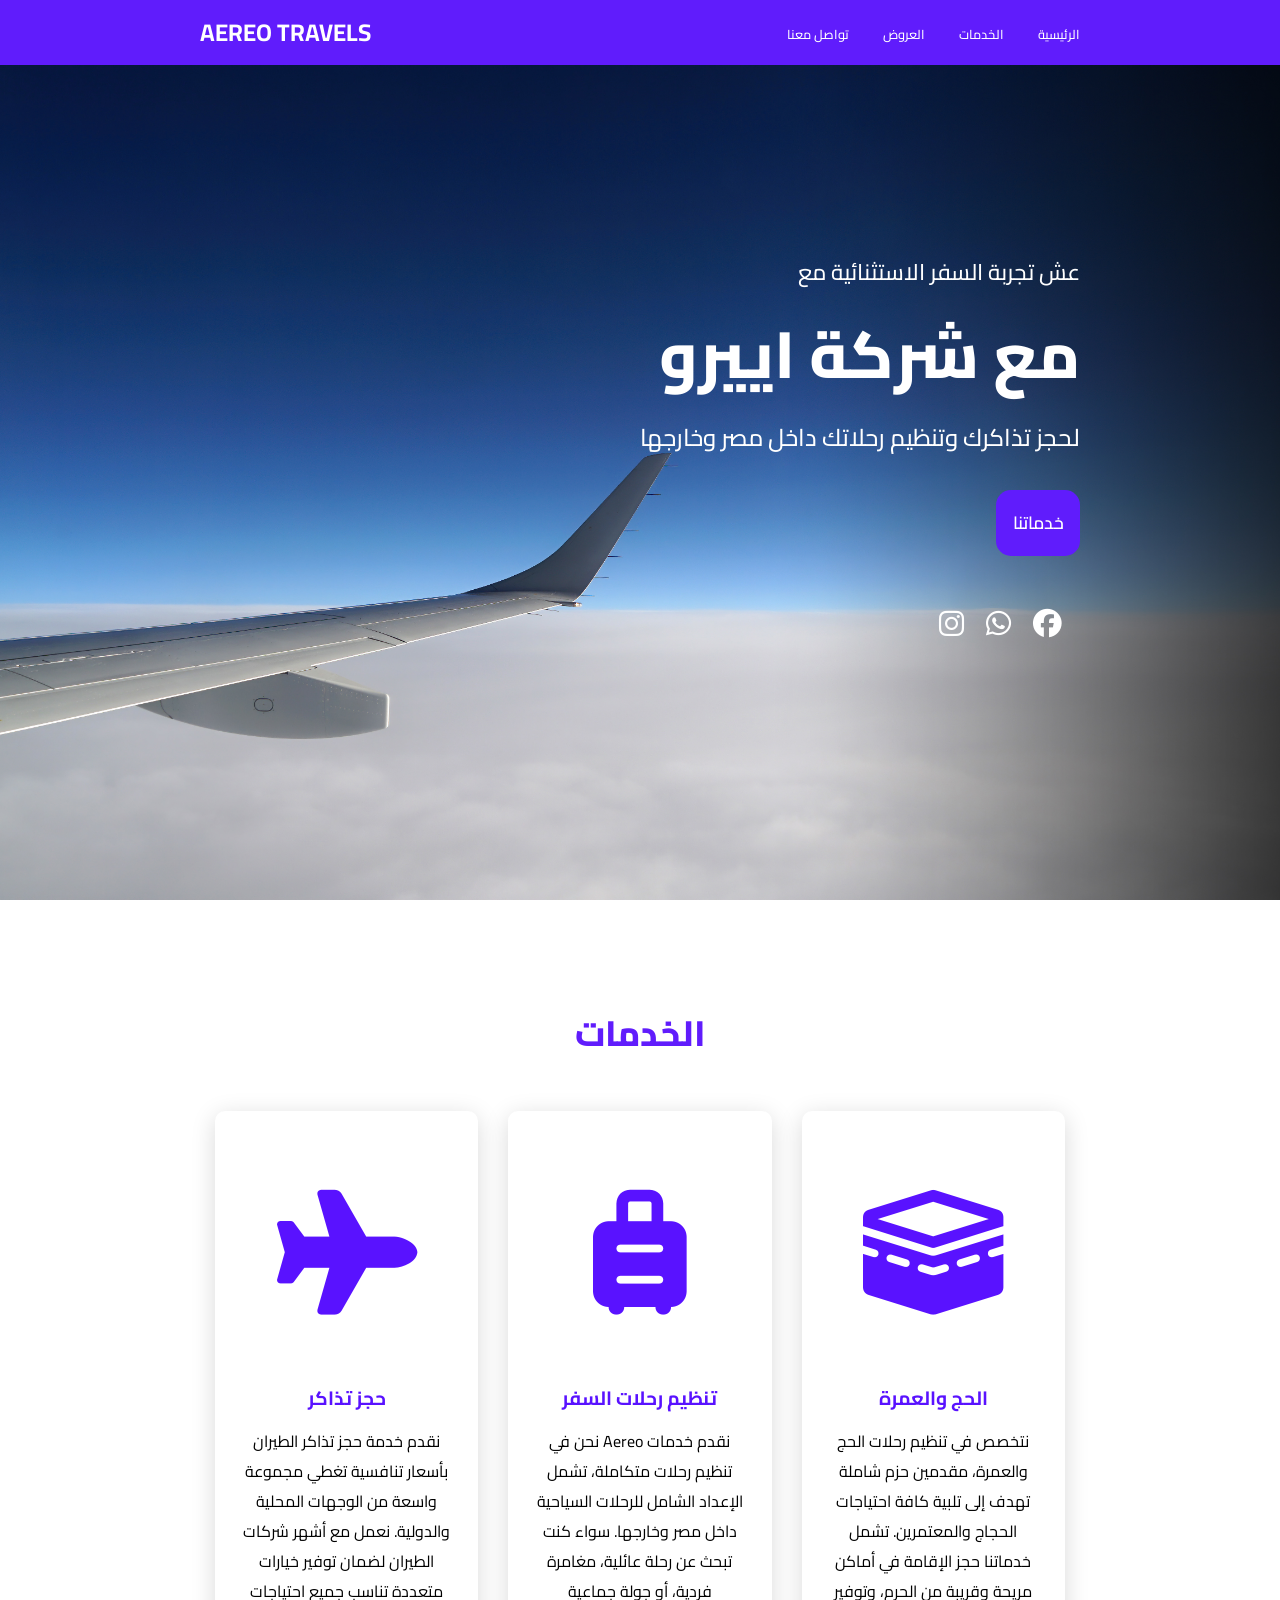
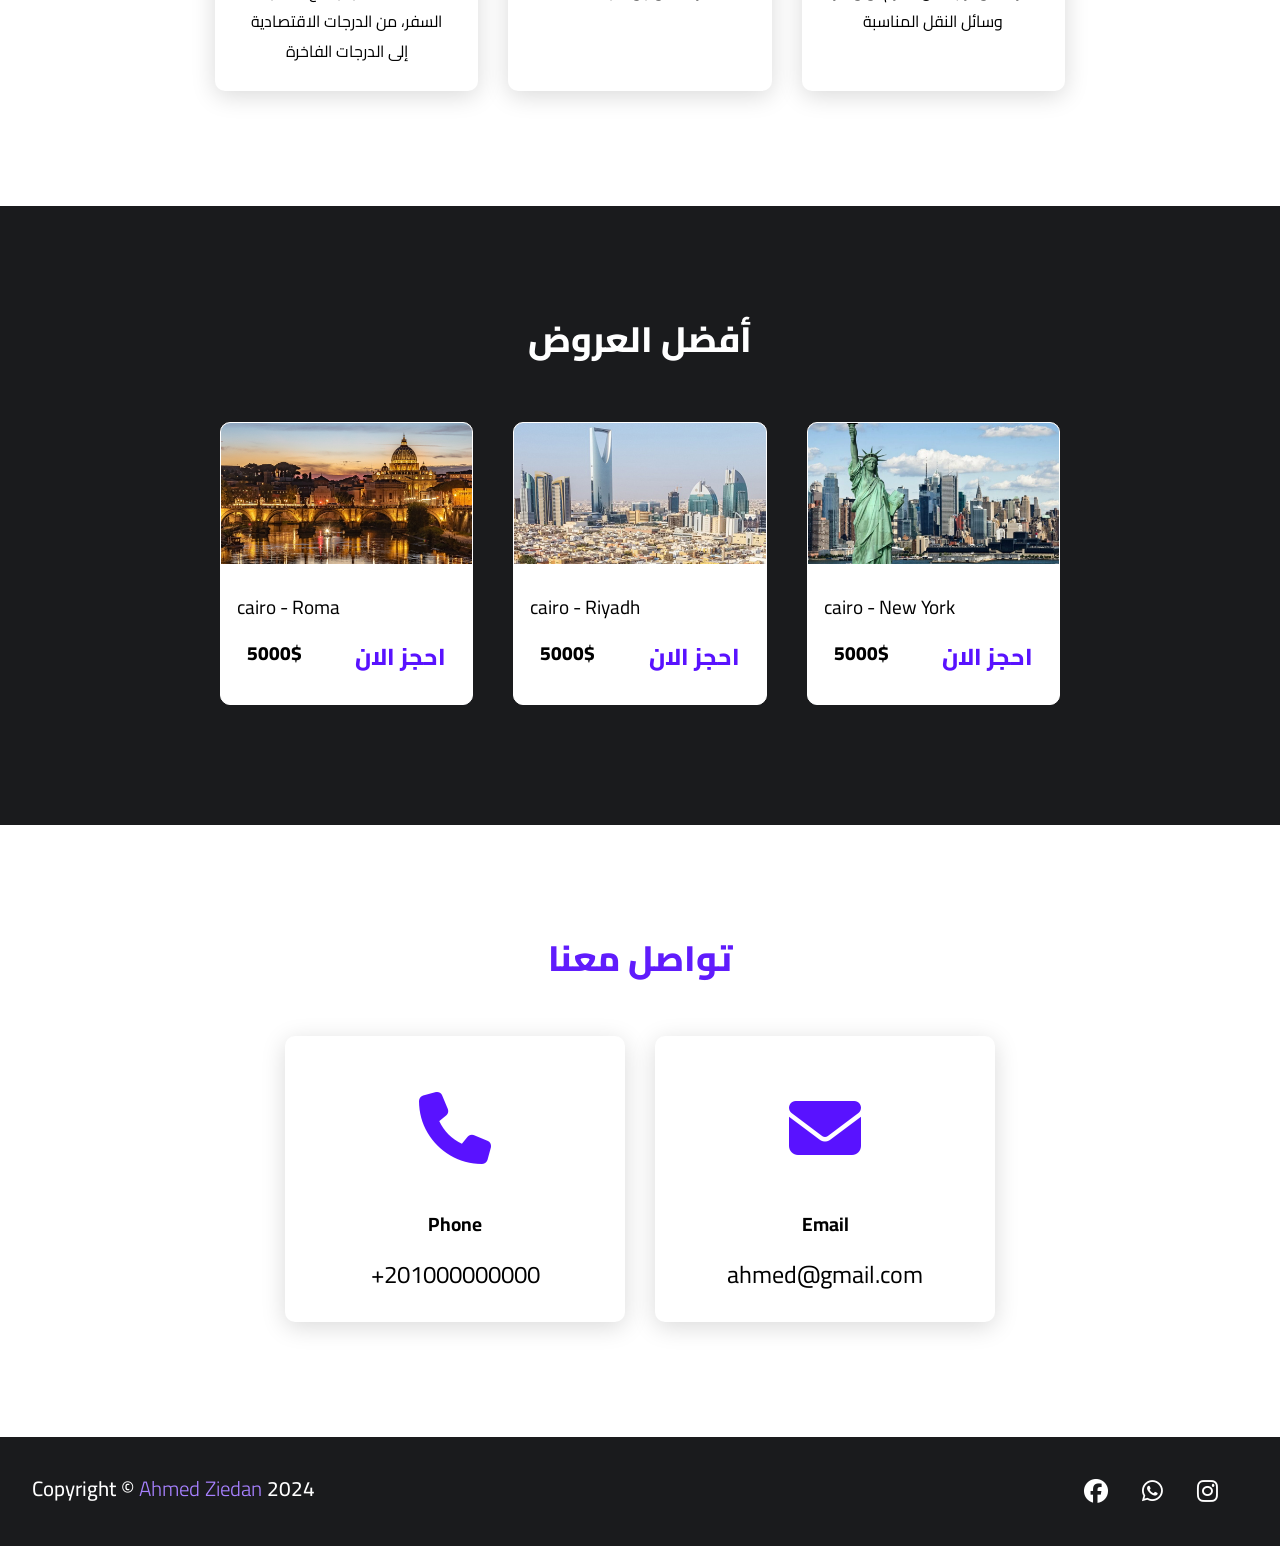
==== index.html @ e675acfd "Add files via upload" ====
<!DOCTYPE html>
<html lang="en">

<head>
    <meta charset="UTF-8">
    <meta name="viewport" content="width=device-width, initial-scale=1.0">
    <link rel="stylesheet" href="https://cdnjs.cloudflare.com/ajax/libs/font-awesome/6.6.0/css/all.min.css">
    <link rel="stylesheet" href="style.css">
    <title>Aereo Travels</title>
</head>

<body>
    <header>
        <a href="#" class="name">Aereo Travels</a>

        <nav class="nav">
            <a href="#main">الرئيسية</a>
            <a href="#services">الخدمات</a>
            <a href="#offers">العروض</a>
            <a href="#contact">تواصل معنا</a>
        </nav>
    </header>

    <section class="main" id="main" dir="rtl">
        <div>
            <h2>عش تجربة السفر الاستثنائية مع<br><span>مع شركة اييرو</span></h2>
            <h3>لحجز تذاكرك وتنظيم رحلاتك داخل مصر وخارجها</h3>


            <a href="#offers" class="main-btn">خدماتنا</a>

            <div class="social-icons">
                <a href="https://www.facebook.com/profile.php?id=100055853844261" target="_blank"><i
                        class="fa-brands fa-facebook" target="_blank"></i></a>
                <a href="https://wa.me/201023674285" target="_blank"><i class="fa-brands fa-whatsapp"></i></a>
                <a href="https://www.instagram.com/mahmoud.saami/" target="_blank"><i
                        class="fa-brands fa-instagram"></i></a>

            </div>
        </div>
    </section>

    <section class="cards" id="services">
        <h2 class="title">الخدمات</h2>
        <div class="content">
            <div class="card">
                <div class="icon">
                    <i class="fa-solid fa-plane"></i>
                </div>
                <div class="info">
                    <h3>حجز تذاكر</h3>
                    <p>نقدم خدمة حجز تذاكر الطيران بأسعار تنافسية تغطي مجموعة واسعة من الوجهات المحلية والدولية. نعمل مع
                        أشهر شركات الطيران لضمان توفير خيارات متعددة تناسب جميع احتياجات السفر، من الدرجات الاقتصادية
                        إلى الدرجات الفاخرة</p>
                </div>
            </div>
            <div class="card">
                <div class="icon">
                    <i class="fa-solid fa-suitcase-rolling"></i>
                </div>
                <div class="info">
                    <h3>تنظيم رحلات السفر</h3>
                    <p>نحن في Aereo نقدم خدمات تنظيم رحلات متكاملة، تشمل الإعداد الشامل للرحلات السياحية داخل مصر
                        وخارجها. سواء كنت تبحث عن رحلة عائلية، مغامرة فردية، أو جولة جماعية</p>
                </div>
            </div>
            <div class="card">
                <div class="icon">
                    <i class="fa-solid fa-kaaba"></i>
                </div>
                <div class="info">
                    <h3>الحج والعمرة</h3>
                    <p>نتخصص في تنظيم رحلات الحج والعمرة، مقدمين حزم شاملة تهدف إلى تلبية كافة احتياجات الحجاج
                        والمعتمرين. تشمل خدماتنا حجز الإقامة في أماكن مريحة وقريبة من الحرم، وتوفير وسائل النقل المناسبة
                    </p>
                </div>
            </div>
    </section>

    <section class="offers" id="offers">
        <h2 class="offer-title">أفضل العروض</h2>
        <div class="content">
            <div class="offer-card">
                <div class="offerimage">
                    <img src="/imgs/Roma.jpg" />
                </div>
                <div class="offer-info">
                    <p class="offer-category">cairo - Roma</p>
                    <strong class="offer-price">
                        <span>5000$</span>
                        <a href="#" class="more">احجز الان</a>

                    </strong>
                </div>
            </div>
            <div class="offer-card">
                <div class="offerimage">
                    <img src="/imgs/Riyadh.jpg" />
                </div>
                <div class="offer-info">
                    <p class="offer-category">cairo - Riyadh</p>
                    <strong class="offer-price">
                        <span>5000$</span>
                        <a href="#" class="more">احجز الان</a>

                    </strong>
                </div>
            </div>
            <div class="offer-card">
                <div class="offerimage">
                    <img src="/imgs/New York.jpg" />
                </div>
                <div class="offer-info">
                    <p class="offer-category">cairo - New York</p>
                    <strong class="offer-price">
                        <span>5000$</span>
                        <a href="#" class="more">احجز الان</a>

                    </strong>
                </div>
            </div>
        </div>

    </section>
    <section class="cards contact" id="contact">
        <h2 class="title">تواصل معنا</h2>
        <div class="content">
            <div class="card">
                <div class="icon">
                    <i class="fa-solid fa-phone"></i>
                </div>
                <div class="info">
                    <h3>Phone</h3>
                    <p>+201000000000</p>
                </div>
            </div>
            <div class="card">
                <div class="icon">
                    <i class="fa-solid fa-envelope"></i>
                </div>
                <div class="info">
                    <h3>Email</h3>
                    <p>ahmed@gmail.com</p>
                </div>
            </div>
        </div>

    </section>
    <footer class="footer">
        <p class="copyright">Copyright &copy <span>Ahmed Ziedan</span> 2024</p>


        <div class="social-icons">
            <a href="https://www.facebook.com/profile.php?id=100055853844261" target="_blank"><i
                    class="fa-brands fa-facebook"></i></a>
            <a href="https://wa.me/201023674285" target="_blank"><i class="fa-brands fa-whatsapp"
                    target="_blank"></i></a>
            <a href="https://www.instagram.com/mahmoud.saami/" target="_blank"><i
                    class="fa-brands fa-instagram"></i></a>

        </div>

    </footer>
</body>

</html>
---- style.css ----
@import url('https://fonts.googleapis.com/css2?family=Cairo:wght@200..1000&display=swap');

/*<uniquifier>: Use a unique and descriptive class name
// <weight>: Use a value from 200 to 1000
/*/
* {
    font-family: "Cairo", sans-serif;
    margin: 0;
    padding: 0%;
    box-sizing: border-box;
    scroll-behavior: smooth;
}

header {
    background-color: #601cfc;
    width: 100%;
    position: fixed;
    z-index: 999;
    display: flex;
    justify-content: space-between;
    align-items: center;
    padding: 10px 200px;
}

.name {
    text-decoration: none;
    color: white;
    text-transform: uppercase;
    font-weight: 700;
    font-size: 1.5em;
}

.nav a {
    text-decoration: none;
    color: white;
    text-transform: uppercase;
    font-weight: 500;
    font-size: 0.8em;
    padding-left: 30px;

}


section {
    padding: 100px 200px;
}

.main {
    width: 100%;
    min-height: 100vh;
    display: flex;
    align-items: center;
    background: url(imgs/view-airliner-wing-from-window.jpg)no-repeat;
    background-size: cover;
    background-position: center;
    background-attachment: fixed;
}

.main h2 {
    color: white;
    font-size: 1.4em;
    font-weight: 500;



}

.main h2 span {
    color: white;
    font-size: 2.9em;
    font-weight: 800;

}

.main h3 {
    color: white;
    font-size: 1.5em;
    font-weight: 500;

    margin-bottom: 30px;


}

.main-btn {
    color: white;
    background-color: #601cfc;
    text-decoration: none;
    font-size: 1.1em;
    font-weight: 600;
    display: inline-block;
    padding: 0.9375em;
    border-radius: 15px;
    margin-bottom: 40px;
    transition: 0.7s ease;

}

.main-btn:hover {
    background-color: #5912ff;
    transform: scale(1.1);

}

.social-icons a {
    color: #fff;
    font-size: 1.8em;
    padding-right: 30px;
}

.main .social-icons a {
    padding-right: 18px;
}


.title {
    display: flex;
    justify-content: center;
    color: #601cfc;
    font-size: 2.2em;
    font-weight: 800;
    margin-bottom: 30px;
}

.content {
    display: flex;
    justify-content: center;
    flex-direction: row;
    flex-wrap: nowrap;
}

.card {
    background-color: white;
    width: 21.25em;

    box-shadow: 0 5px 25px rgba(1 1 1 /15%);
    border-radius: 10px;
    padding: 25px;
    margin: 15px;
    transition: 0.7s ease;
}

.card:hover {
    background-color: #f8f8f8;
    transform: scale(1.1);

}

.card .icon {
    color: #5912ff;
    font-size: 7.8em;
    text-align: center;
}

.info {
    text-align: center;
}

.info h3 {
    color: #5912ff;
    font-size: 1.2em;
    font-weight: 700px;
    margin: 10px;
}

.offers {
    background-color: #1a1b1d;
}

.offer-title {
    display: flex;
    justify-content: center;
    color: #fff;
    font-size: 2.2em;
    font-weight: 800;
    margin-bottom: 30px;
}

.offers .content {
    margin-top: 30px;
}

.offer-card {
    background-color: #fff;
    border: 1px solid white;
    min-height: 14em;
    width: 23em;
    overflow: hidden;
    border-radius: 10px;
    margin: 20px;
    transition: .07s ease;
}

.offer-card:hover {
    transform: scale(1.1);

}

.offer-card:hover .offerimage {
    opacity: 95%;


}

.offer-card img {
    width: 100%;
}

.offer-info {
    padding: 1em;
}

.offer-category {
    font-size: 1.2em;
    color: #000;
}

.offer-price {
    display: flex;
    justify-content: space-between;
    text-transform: uppercase;
    font-weight: 800;
    font-size: 1.2em;
    margin: 10px;
}

.more {
    text-decoration: none;
    color: #5912ff;
    font-size: 1.2em;

}

.more :hover {
    color: #a179ff;
}

.contact .icon {
    font-size: 4.5em;
}

.contact .info h3 {
    color: black;
}

.contact .info p {
    font-size: 1.5em;
}

.footer {
    background-color: #1a1b1d;
    color: #fff;
    padding: 2em;
    display: flex;
    justify-content: space-between;
}

.copyright {
    font-size: 1.3em;
    font-weight: 500;
}

.copyright span {
    color: #a781ff;
    font-weight: 350;
}

.footer .social-icons a {
    font-size: 1.5em;

}

/* RESPONSIVE */
@media (max-width:900px) {
    header {
        /* progressing*/
        position: fixed;

        display: flex;
        justify-content: space-between;
        align-items: center;
        padding: 10px 80px;
    }

    .name {
        /* progressing*/
        font-size: 0.7em;
    }

    section {
        padding: 80px 20px;
    }



    .main h2 span {
        font-size: 1.8em;
    }


    .content {
        flex-direction: column;
        align-items: center;
    }

    .footer {


        padding: 1em;
        font-size: 0.7em;

    }

}

@media (max-width:641px) {
    body {
        font-size: 12px;
    }

}
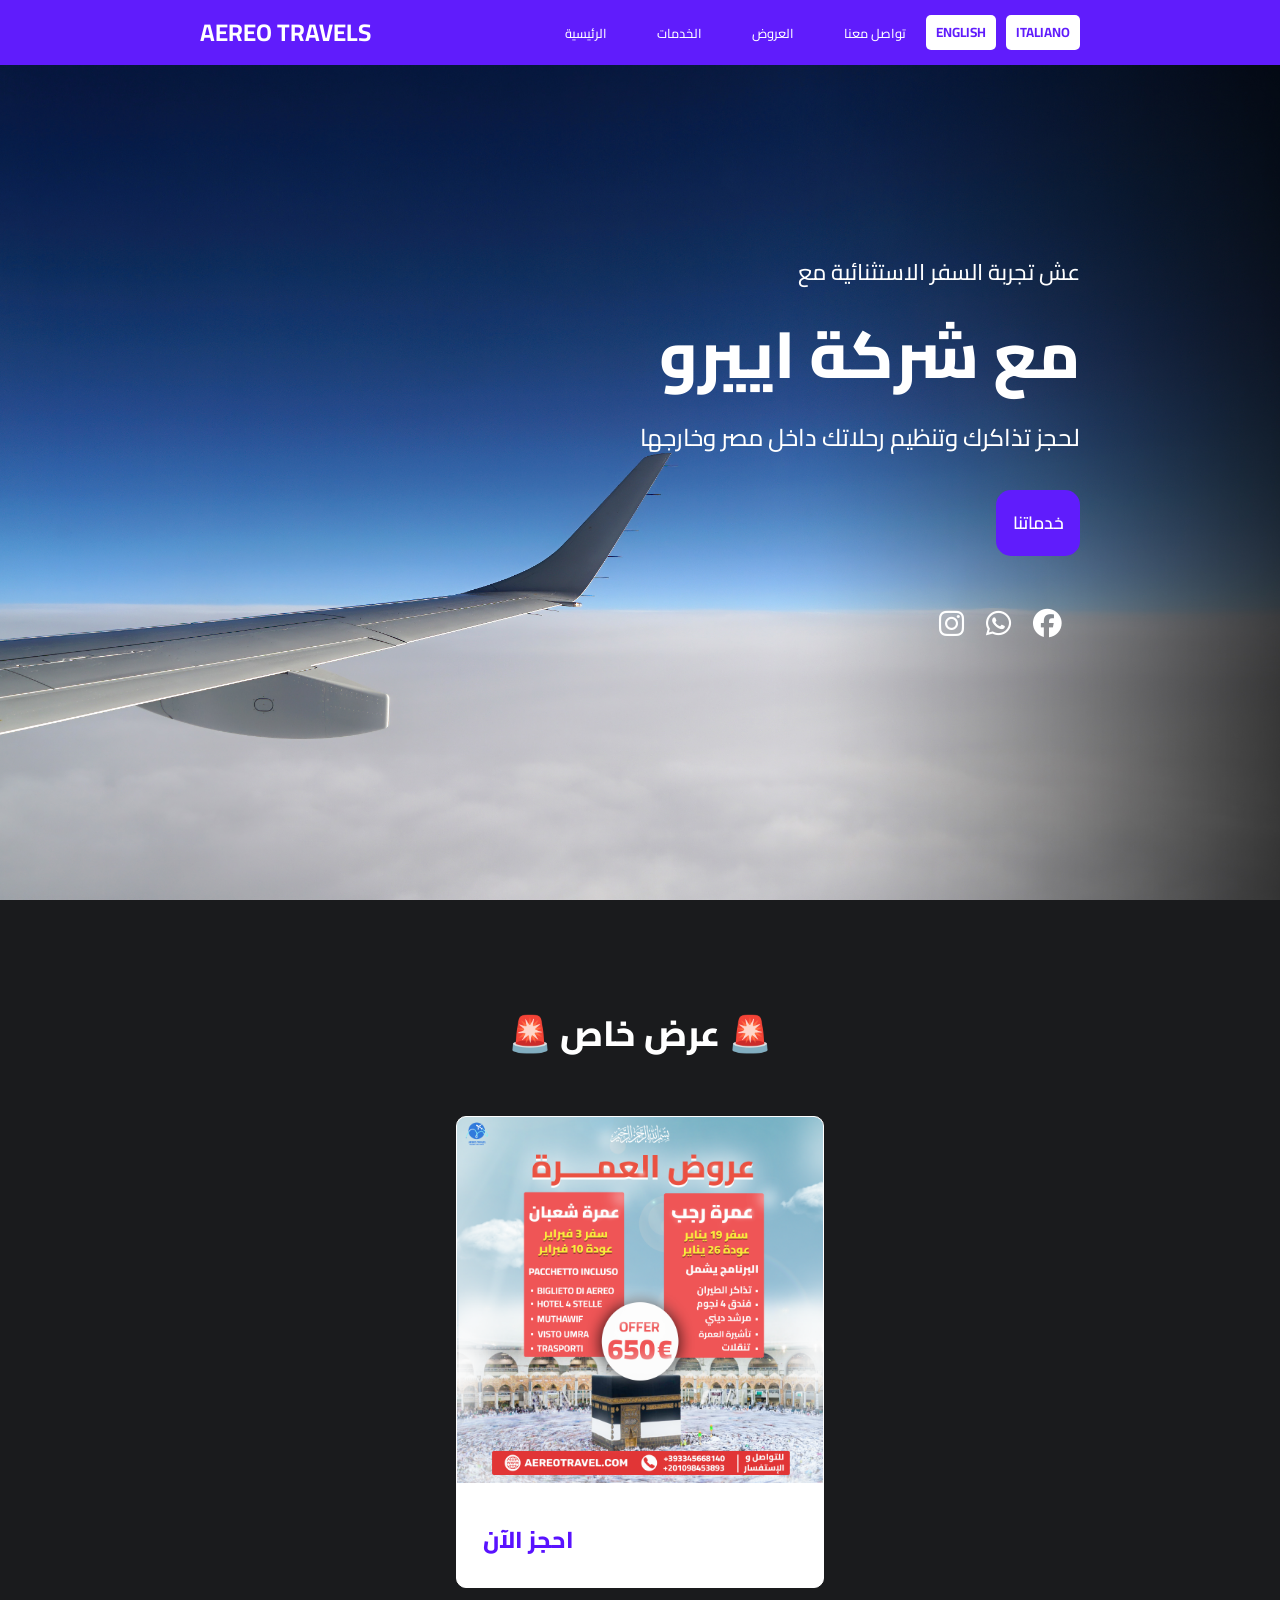
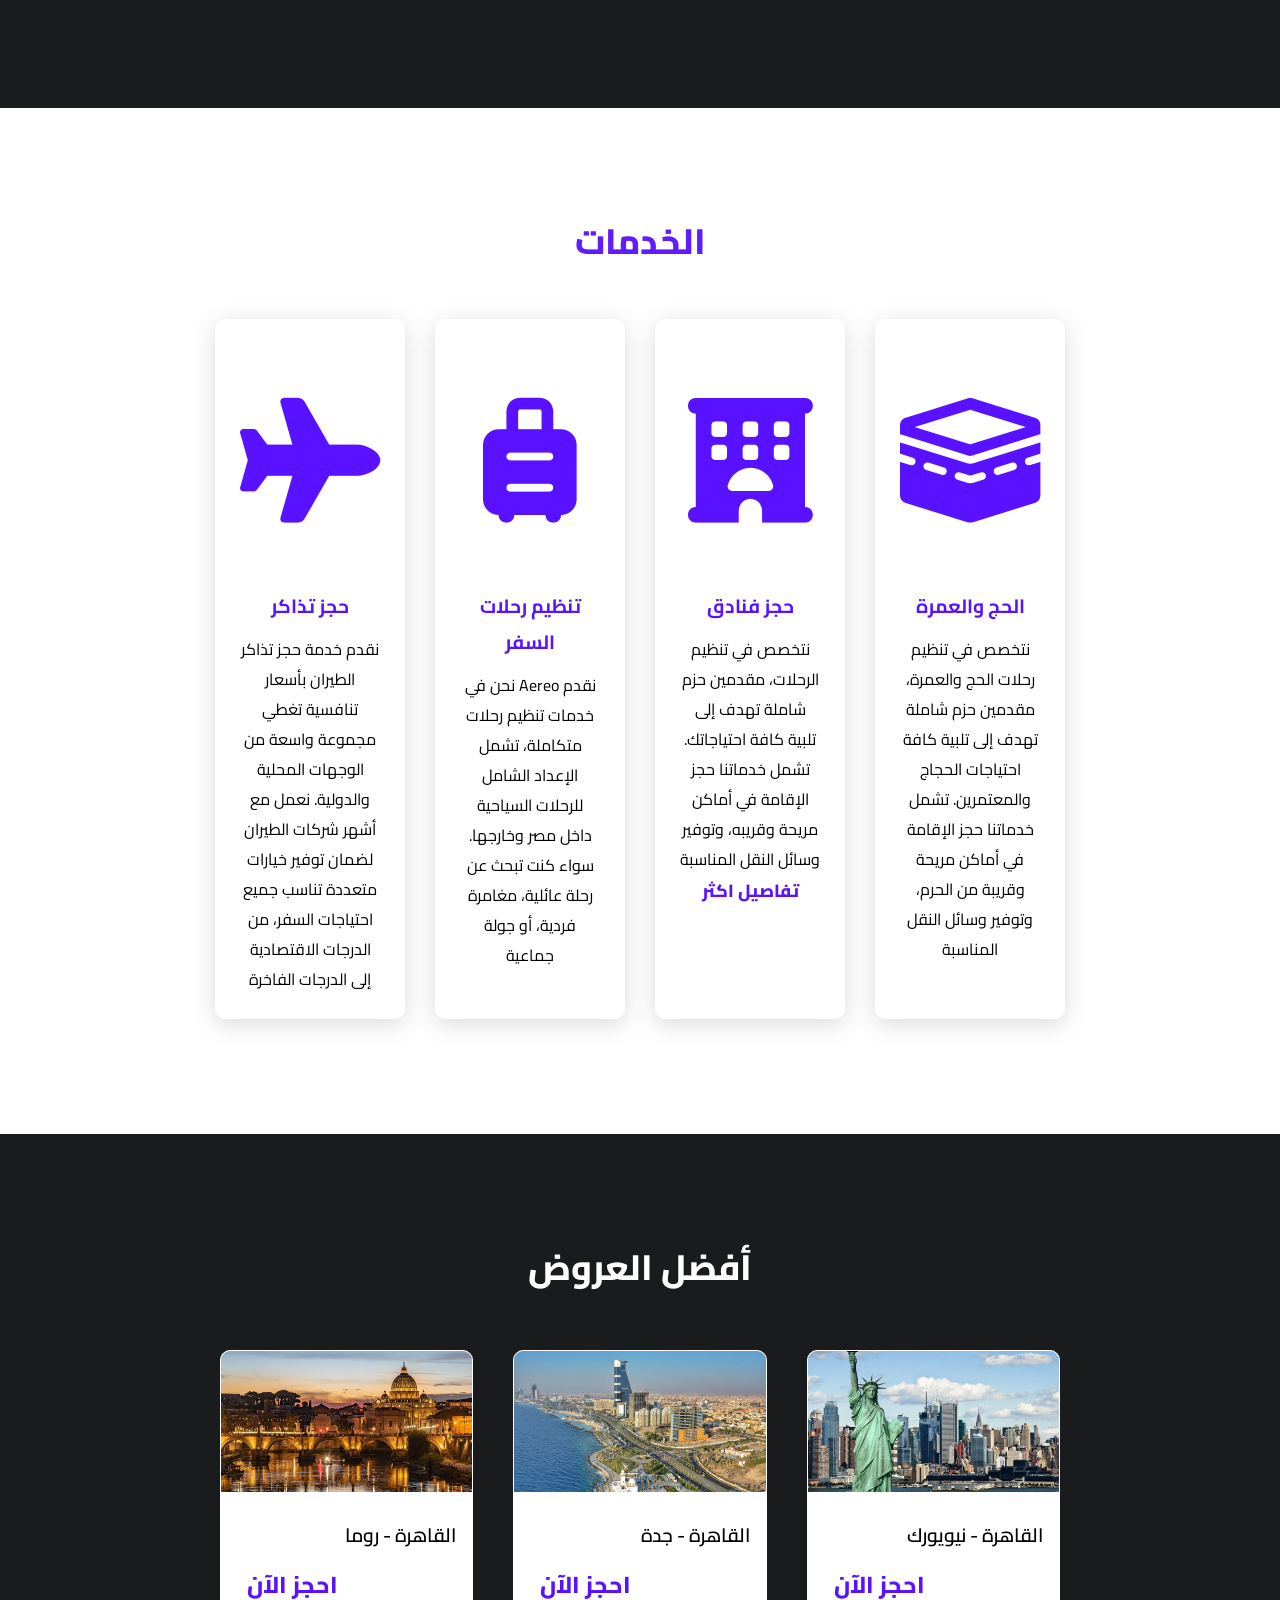
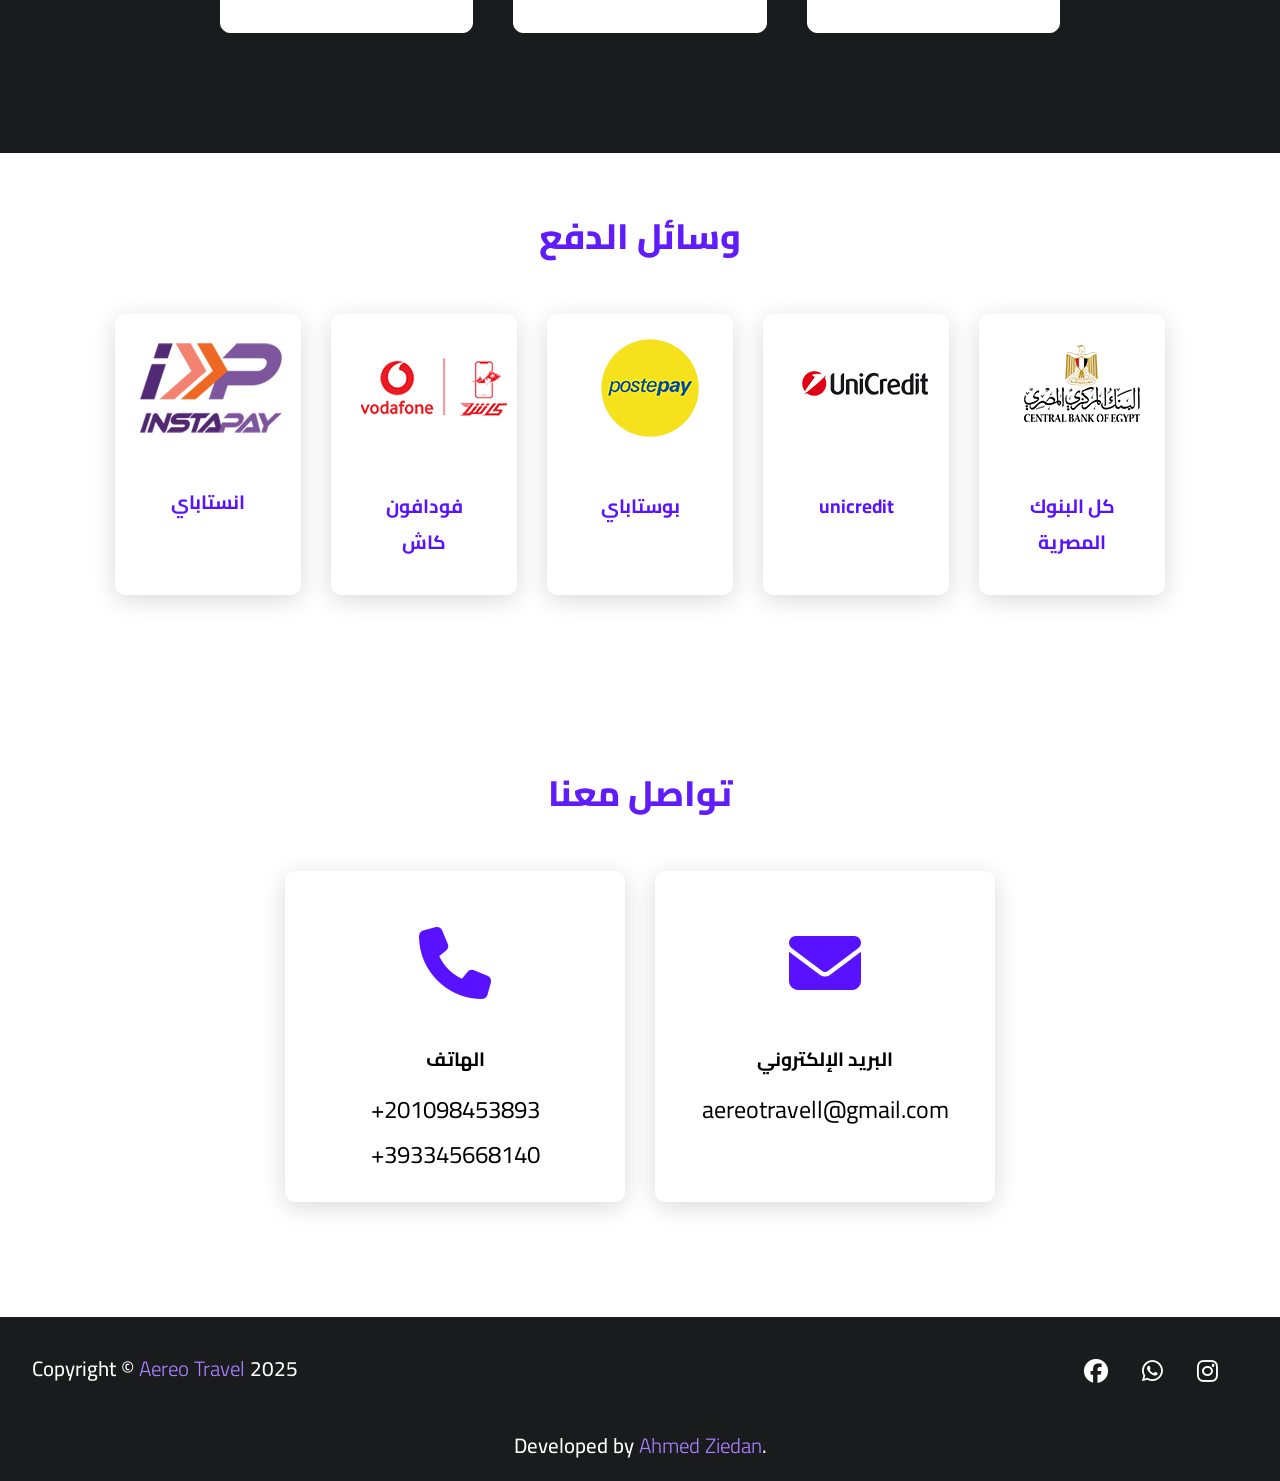
==== commit ba78e890: "fix res byg" ====
--- a/index.html
+++ b/index.html
@@ -1,166 +1,410 @@
-<!DOCTYPE html>
-<html lang="en">
-
-<head>
-    <meta charset="UTF-8">
-    <meta name="viewport" content="width=device-width, initial-scale=1.0">
-    <link rel="stylesheet" href="https://cdnjs.cloudflare.com/ajax/libs/font-awesome/6.6.0/css/all.min.css">
-    <link rel="stylesheet" href="style.css">
-    <title>Aereo Travels</title>
-</head>
-
-<body>
-    <header>
-        <a href="#" class="name">Aereo Travels</a>
-
-        <nav class="nav">
-            <a href="#main">الرئيسية</a>
-            <a href="#services">الخدمات</a>
-            <a href="#offers">العروض</a>
-            <a href="#contact">تواصل معنا</a>
-        </nav>
-    </header>
-
-    <section class="main" id="main" dir="rtl">
-        <div>
-            <h2>عش تجربة السفر الاستثنائية مع<br><span>مع شركة اييرو</span></h2>
-            <h3>لحجز تذاكرك وتنظيم رحلاتك داخل مصر وخارجها</h3>
-
-
-            <a href="#offers" class="main-btn">خدماتنا</a>
-
-            <div class="social-icons">
-                <a href="https://www.facebook.com/profile.php?id=100055853844261" target="_blank"><i
-                        class="fa-brands fa-facebook" target="_blank"></i></a>
-                <a href="https://wa.me/201023674285" target="_blank"><i class="fa-brands fa-whatsapp"></i></a>
-                <a href="https://www.instagram.com/mahmoud.saami/" target="_blank"><i
-                        class="fa-brands fa-instagram"></i></a>
-
-            </div>
-        </div>
-    </section>
-
-    <section class="cards" id="services">
-        <h2 class="title">الخدمات</h2>
-        <div class="content">
-            <div class="card">
-                <div class="icon">
-                    <i class="fa-solid fa-plane"></i>
-                </div>
-                <div class="info">
-                    <h3>حجز تذاكر</h3>
-                    <p>نقدم خدمة حجز تذاكر الطيران بأسعار تنافسية تغطي مجموعة واسعة من الوجهات المحلية والدولية. نعمل مع
-                        أشهر شركات الطيران لضمان توفير خيارات متعددة تناسب جميع احتياجات السفر، من الدرجات الاقتصادية
-                        إلى الدرجات الفاخرة</p>
-                </div>
-            </div>
-            <div class="card">
-                <div class="icon">
-                    <i class="fa-solid fa-suitcase-rolling"></i>
-                </div>
-                <div class="info">
-                    <h3>تنظيم رحلات السفر</h3>
-                    <p>نحن في Aereo نقدم خدمات تنظيم رحلات متكاملة، تشمل الإعداد الشامل للرحلات السياحية داخل مصر
-                        وخارجها. سواء كنت تبحث عن رحلة عائلية، مغامرة فردية، أو جولة جماعية</p>
-                </div>
-            </div>
-            <div class="card">
-                <div class="icon">
-                    <i class="fa-solid fa-kaaba"></i>
-                </div>
-                <div class="info">
-                    <h3>الحج والعمرة</h3>
-                    <p>نتخصص في تنظيم رحلات الحج والعمرة، مقدمين حزم شاملة تهدف إلى تلبية كافة احتياجات الحجاج
-                        والمعتمرين. تشمل خدماتنا حجز الإقامة في أماكن مريحة وقريبة من الحرم، وتوفير وسائل النقل المناسبة
-                    </p>
-                </div>
-            </div>
-    </section>
-
-    <section class="offers" id="offers">
-        <h2 class="offer-title">أفضل العروض</h2>
-        <div class="content">
-            <div class="offer-card">
-                <div class="offerimage">
-                    <img src="/imgs/Roma.jpg" />
-                </div>
-                <div class="offer-info">
-                    <p class="offer-category">cairo - Roma</p>
-                    <strong class="offer-price">
-                        <span>5000$</span>
-                        <a href="#" class="more">احجز الان</a>
-
-                    </strong>
-                </div>
-            </div>
-            <div class="offer-card">
-                <div class="offerimage">
-                    <img src="/imgs/Riyadh.jpg" />
-                </div>
-                <div class="offer-info">
-                    <p class="offer-category">cairo - Riyadh</p>
-                    <strong class="offer-price">
-                        <span>5000$</span>
-                        <a href="#" class="more">احجز الان</a>
-
-                    </strong>
-                </div>
-            </div>
-            <div class="offer-card">
-                <div class="offerimage">
-                    <img src="/imgs/New York.jpg" />
-                </div>
-                <div class="offer-info">
-                    <p class="offer-category">cairo - New York</p>
-                    <strong class="offer-price">
-                        <span>5000$</span>
-                        <a href="#" class="more">احجز الان</a>
-
-                    </strong>
-                </div>
-            </div>
-        </div>
-
-    </section>
-    <section class="cards contact" id="contact">
-        <h2 class="title">تواصل معنا</h2>
-        <div class="content">
-            <div class="card">
-                <div class="icon">
-                    <i class="fa-solid fa-phone"></i>
-                </div>
-                <div class="info">
-                    <h3>Phone</h3>
-                    <p>+201000000000</p>
-                </div>
-            </div>
-            <div class="card">
-                <div class="icon">
-                    <i class="fa-solid fa-envelope"></i>
-                </div>
-                <div class="info">
-                    <h3>Email</h3>
-                    <p>ahmed@gmail.com</p>
-                </div>
-            </div>
-        </div>
-
-    </section>
-    <footer class="footer">
-        <p class="copyright">Copyright &copy <span>Ahmed Ziedan</span> 2024</p>
-
-
-        <div class="social-icons">
-            <a href="https://www.facebook.com/profile.php?id=100055853844261" target="_blank"><i
-                    class="fa-brands fa-facebook"></i></a>
-            <a href="https://wa.me/201023674285" target="_blank"><i class="fa-brands fa-whatsapp"
-                    target="_blank"></i></a>
-            <a href="https://www.instagram.com/mahmoud.saami/" target="_blank"><i
-                    class="fa-brands fa-instagram"></i></a>
-
-        </div>
-
-    </footer>
-</body>
-
+<!DOCTYPE html>
+<html lang="ar">
+
+<head>
+    <meta charset="UTF-8">
+    <meta name="description" content="Experience exceptional travel">
+    <meta name="keywords" content="Ticket, travel, tour,Book,hotels">
+    <meta name="viewport" content="width=device-width, initial-scale=1.0">
+    <link rel="stylesheet" href="https://cdnjs.cloudflare.com/ajax/libs/font-awesome/6.6.0/css/all.min.css">
+    <link rel="stylesheet" href="style.css">
+    <title>aereo travels</title>
+    <link rel="icon" type="x-icon" href="/imgs/logo.png">
+</head>
+
+<body>
+
+    <header>
+        <a href="#" class="name">Aereo Travels</a>
+
+        <button class="menu-toggle" aria-label="Toggle navigation">
+            <i class="fa-solid fa-bars"></i>
+        </button>
+        <nav class="nav">
+            <a href="#main" class="nav-home">الرئيسية</a>
+            <a href="#services" class="nav-services">الخدمات</a>
+            <a href="#offers" class="nav-offers">العروض</a>
+            <a href="#contact" class="nav-contact">تواصل معنا</a>
+            <div class="language-switcher">
+                <!--   <button onclick="changeLanguage('ar')">العربية</button>-->
+                <button onclick="changeLanguage('en')">English</button>
+                <button onclick="changeLanguage('it')">Italiano</button>
+            </div>
+        </nav>
+    </header>
+
+
+    <section class="main" id="main" dir="rtl">
+        <div>
+            <h2 class="main-title">عش تجربة السفر الاستثنائية مع<br><span>مع شركة اييرو</span></h2>
+            <h3 class="main-subtitle">لحجز تذاكرك وتنظيم رحلاتك داخل مصر وخارجها</h3>
+            <a href="#services" class="main-btn">خدماتنا</a>
+            <div class="social-icons">
+                <a href="https://www.facebook.com/profile.php?id=61564671070158" target="_blank"><i
+                        class="fa-brands fa-facebook" target="_blank"></i></a>
+                <a href="https://wa.me/201098453893" target="_blank"><i class="fa-brands fa-whatsapp"></i></a>
+                <a href="https://www.instagram.com/aereo.travel/" target="_blank"><i
+                        class="fa-brands fa-instagram"></i></a>
+            </div>
+        </div>
+    </section>
+
+    <!--  -->
+    <section class="offers" id="offers">
+        <h2 class="offer-title">🚨 عرض خاص 🚨</h2>
+        <div class="content">
+            <div class="offer-card">
+                <div class="offerimage">
+                    <img src="/imgs/umrah4.png" />
+                </div>
+                <div class="offer-info">
+
+                    <strong class="offer-price">
+                        <!--   <span>50$</span>-->
+                        <a href="#contact" class="more more-1">احجز الآن</a>
+                    </strong>
+                </div>
+            </div>
+
+
+        </div>
+    </section>
+    <!-- -->
+    <section class="cards" id="services">
+        <h2 class="title services-title">الخدمات</h2>
+        <div class="content">
+            <div class="card">
+                <div class="icon">
+                    <i class="fa-solid fa-plane"></i>
+                </div>
+                <div class="info">
+                    <h3 class="service-booking">حجز تذاكر</h3>
+                    <p class="service-booking-desc">نقدم خدمة حجز تذاكر الطيران بأسعار تنافسية تغطي مجموعة واسعة من
+                        الوجهات المحلية والدولية. نعمل مع أشهر شركات الطيران لضمان توفير خيارات متعددة تناسب جميع
+                        احتياجات السفر، من الدرجات الاقتصادية إلى الدرجات الفاخرة</p>
+                </div>
+            </div>
+            <div class="card">
+                <div class="icon">
+                    <i class="fa-solid fa-suitcase-rolling"></i>
+                </div>
+                <div class="info">
+                    <h3 class="service-travel">تنظيم رحلات السفر</h3>
+                    <p class="service-travel-desc">نحن في Aereo نقدم خدمات تنظيم رحلات متكاملة، تشمل الإعداد الشامل
+                        للرحلات السياحية داخل مصر وخارجها. سواء كنت تبحث عن رحلة عائلية، مغامرة فردية، أو جولة جماعية
+                    </p>
+                </div>
+            </div>
+            <div class="card">
+                <div class="icon">
+                    <i class="fa-solid fa-hotel"></i>
+                </div>
+                <div class="info">
+                    <h3 class="service-hotel">حجز فنادق</h3>
+                    <p class="service-hotel-desc">نتخصص في تنظيم الرحلات، مقدمين حزم شاملة تهدف إلى تلبية
+                        كافة احتياجاتك. تشمل خدماتنا حجز الإقامة في أماكن مريحة وقريبه، وتوفير
+                        وسائل النقل المناسبة</p>
+                    <a href="hotels.html" class="detals">تفاصيل اكثر</a>
+                </div>
+            </div>
+
+            <div class="card">
+                <div class="icon">
+                    <i class="fa-solid fa-kaaba"></i>
+                </div>
+                <div class="info">
+                    <h3 class="service-umrah">الحج والعمرة</h3>
+                    <p class="service-umrah-desc">نتخصص في تنظيم رحلات الحج والعمرة، مقدمين حزم شاملة تهدف إلى تلبية
+                        كافة احتياجات الحجاج
+                        والمعتمرين. تشمل خدماتنا حجز الإقامة في أماكن مريحة وقريبة من الحرم، وتوفير وسائل النقل المناسبة
+                    </p>
+                </div>
+            </div>
+        </div>
+    </section>
+
+    <section class="offers" id="offers">
+        <h2 class="offer-title">أفضل العروض</h2>
+        <div class="content">
+            <div class="offer-card">
+                <div class="offerimage">
+                    <img src="/imgs/Roma.jpg" />
+                </div>
+                <div class="offer-info">
+                    <p class="offer-category offer-category-1">القاهرة - روما</p>
+                    <strong class="offer-price">
+                        <!--   <span>50$</span>-->
+                        <a href="#contact" class="more more-1">احجز الآن</a>
+                    </strong>
+                </div>
+            </div>
+            <div class="offer-card">
+                <div class="offerimage">
+                    <img src="/imgs/jeddah.jpg" />
+                </div>
+                <div class="offer-info">
+                    <p class="offer-category offer-category-2">القاهرة - جدة</p>
+                    <strong class="offer-price">
+                        <!--   <span>50$</span>-->
+                        <a href="#contact" class="more more-2">احجز الآن</a>
+                    </strong>
+                </div>
+            </div>
+            <div class="offer-card">
+                <div class="offerimage">
+                    <img src="/imgs/New York.jpg" />
+                </div>
+                <div class="offer-info">
+                    <p class="offer-category offer-category-3">القاهرة - نيويورك</p>
+                    <strong class="offer-price">
+                        <!--   <span>50$</span>-->
+                        <a href="#contact" class="more more-3" dir="ltr">احجز الآن</a>
+                    </strong>
+                </div>
+            </div>
+        </div>
+    </section>
+
+
+    <section class="pay" id="pay">
+        <h2 class="title pay-title">وسائل الدفع</h2>
+        <div class="content">
+            <div class="card">
+                <div class="icon">
+                    <img src="/imgs/instapay.png">
+
+                </div>
+                <div class="info">
+                    <h3 class="pay-insta">انستاباي</h3>
+
+
+                </div>
+            </div>
+            <div class="card">
+                <div class="icon">
+                    <img src="/imgs/vodacash.png">
+                </div>
+                <div class="info">
+                    <h3 class="pay-cash">فودافون كاش</h3>
+
+                </div>
+            </div>
+            <div class="card">
+                <div class="icon">
+                    <img src="/imgs/postepay.png">
+                </div>
+                <div class="info">
+                    <h3 class="pay-post">بوستاباي</h3>
+
+                </div>
+            </div>
+
+            <div class="card">
+                <div class="icon">
+                    <img src="/imgs/uni.png">
+                </div>
+                <div class="info">
+                    <h3 class="pay-uni">unicredit</h3>
+
+                </div>
+            </div>
+            <div class="card">
+                <div class="icon">
+                    <img src="/imgs/egyptbanks.png">
+                </div>
+                <div class="info">
+                    <h3 class="pay-banks">كل البنوك المصرية</h3>
+
+                </div>
+            </div>
+        </div>
+    </section>
+    <section class="cards contact" id="contact">
+        <h2 class="title contact-title">تواصل معنا</h2>
+        <div class="content">
+            <div class="card">
+                <div class="icon">
+                    <i class="fa-solid fa-phone"></i>
+                </div>
+                <div class="info">
+                    <h3 class="contact-phone">الهاتف</h3>
+                    <a href="https://wa.me/201098453893" target="_blank">+201098453893</a>
+                    <a href="https://wa.me/393345668140" target="_blank">+393345668140</a>
+
+                </div>
+            </div>
+            <div class="card">
+                <div class="icon">
+                    <i class="fa-solid fa-envelope"></i>
+                </div>
+                <div class="info">
+                    <h3 class="contact-email">البريد الإلكتروني</h3>
+                    <a href="mailto:aereotravell@gmail.com">aereotravell@gmail.com</a>
+                </div>
+            </div>
+        </div>
+    </section>
+
+    <footer class="footer">
+        <p class="copyright">Copyright &copy <span>Aereo Travel</span> 2025</p>
+
+        <div class="social-icons">
+            <a href="https://www.facebook.com/profile.php?id=61564671070158" target="_blank"><i
+                    class="fa-brands fa-facebook"></i></a>
+            <a href="https://wa.me/201098453893" target="_blank"><i class="fa-brands fa-whatsapp"
+                    target="_blank"></i></a>
+            <a href="https://www.instagram.com/aereo.travel/" target="_blank"><i class="fa-brands fa-instagram"></i></a>
+
+
+        </div>
+
+    </footer>
+    <section class="last">
+
+        <p class="logo">Developed by <a target="_blank" href="https://www.linkedin.com/in/ahmedziedan/"
+                class="azaro">Ahmed Ziedan</a>.</p>
+    </section>
+
+
+    <script>
+        const translations = {
+
+            en: {
+                navHome: "Home",
+                navServices: "Services",
+                navOffers: "Offers",
+                navContact: "Contact Us",
+                mainTitle: "Experience exceptional travel with<br><span>Aereo Travels</span>",
+                mainSubtitle: "Book your tickets and organize your trips within Egypt and abroad",
+                mainBtn: "Our Services",
+                servicesTitle: "Services",
+                serviceBooking: "Ticket Booking",
+                serviceBookingDesc: "We offer competitive flight ticket booking services covering a wide range of local and international destinations. We work with the most renowned airlines to ensure multiple options to suit all travel needs, from economy to luxury classes",
+                serviceTravel: "Travel Organization",
+                serviceTravelDesc: "At Aereo, we provide comprehensive travel organization services, including full preparation for tourist trips within Egypt and abroad. Whether you're looking for a family trip, solo adventure, or group tour",
+                serviceHotel: "Book hotels",
+                serviceHotelDesc: "We specialize in organizing trips, offering comprehensive packages designed to meet all your needs. Our services include booking accommodation in comfortable and nearby places, and providing suitable means of transportation.",
+                detals: "More details",
+                serviceUmrah: "Umrah and Hajj",
+                serviceUmrahDesc: "We specialize in organizing trips, offering comprehensive packages designed to meet all the needs of pilgrims. Our services include booking comfortable accommodation close to the Haram, and providing suitable transportation",
+                offerTitle: "Best Offers",
+                offerCategory1: "Cairo - Rome",
+                offerCategory2: "Cairo - jeddah",
+                offerCategory3: "Cairo - New York",
+                offerPrice: "5000$",
+                more: "Book Now",
+                payTitle: "Payment methods",
+                payInsta: "Insta Pay",
+                payCash: "Vodafone Cash",
+                payPost: "Postapay",
+                payBanks: "All Egyptian banks",
+                contactTitle: "Contact Us",
+                contactPhone: "Phone",
+                contactEmail: "Email"
+            },
+            it: {
+                navHome: "Home",
+                navServices: "Servizi",
+                navOffers: "Offerte",
+                navContact: "Contattaci",
+                mainTitle: "Vivi un'esperienza di viaggio eccezionale con<br><span>Aereo Travels</span>",
+                mainSubtitle: "Prenota i tuoi biglietti e organizza i tuoi viaggi in Egitto e all'estero",
+                mainBtn: "I nostri servizi",
+                servicesTitle: "Servizi",
+                serviceBooking: "Prenotazione Biglietti",
+                serviceBookingDesc: "Offriamo servizi competitivi di prenotazione biglietti aerei che coprono una vasta gamma di destinazioni locali e internazionali. Collaboriamo con le compagnie aeree più rinomate per garantire opzioni multiple adatte a tutte le esigenze di viaggio, dalle classi economiche a quelle di lusso",
+                serviceTravel: "Organizzazione Viaggi",
+                serviceTravelDesc: "Da Aereo, forniamo servizi di organizzazione viaggi completi, che includono la preparazione completa per viaggi turistici in Egitto e all'estero. Che tu stia cercando un viaggio in famiglia, un'avventura solitaria o un tour di gruppo",
+                serviceHotel: "Prenotazioni alberghiere",
+                detals: "Maggiori dettagli",
+                serviceHotelDesc: "Siamo specializzati nell'organizzazione di viaggi, offrendo pacchetti completi pensati per soddisfare tutte le vostre esigenze. I nostri servizi comprendono la prenotazione di alloggi in luoghi confortevoli e vicini e la fornitura di mezzi di trasporto adeguati",
+                serviceUmrah: "Hajj e Umrah",
+                serviceUmrahDesc: "Siamo specializzati nell'organizzazione di viaggi per Hajj e Umrah, offrendo pacchetti completi progettati per soddisfare tutte le esigenze dei pellegrini. I nostri servizi includono la prenotazione di alloggi confortevoli vicino all'Haram e la fornitura di trasporti adeguati",
+                offerTitle: "Migliori Offerte",
+                offerCategory1: "Cairo - Roma",
+                offerCategory2: "Cairo - jeddah",
+                offerCategory3: "Cairo - New York",
+                offerPrice: "5000$",
+                more: "Prenota ora",
+                payTitle: "Metodi di pagamento",
+                payInsta: "Insta Pay",
+                payCash: "Vodafone Cash",
+                payPost: "Postapay",
+                payBanks: "All Egyptian banks",
+                contactTitle: "Contattaci",
+                contactPhone: "Telefono",
+                contactEmail: "Email"
+            }
+        };
+
+        function changeLanguage(lang) {
+            const elements = {
+                navHome: document.querySelector('.nav-home'),
+                navServices: document.querySelector('.nav-services'),
+                navOffers: document.querySelector('.nav-offers'),
+                navContact: document.querySelector('.nav-contact'),
+                mainTitle: document.querySelector('.main-title'),
+                mainSubtitle: document.querySelector('.main-subtitle'),
+                mainBtn: document.querySelector('.main-btn'),
+                servicesTitle: document.querySelector('.services-title'),
+                serviceBooking: document.querySelector('.service-booking'),
+                serviceBookingDesc: document.querySelector('.service-booking-desc'),
+                serviceTravel: document.querySelector('.service-travel'),
+                serviceTravelDesc: document.querySelector('.service-travel-desc'),
+                serviceHotel: document.querySelector('.service-hotel'),
+                detals: document.querySelector('.detals'),
+                serviceHotelDesc: document.querySelector('.service-hotel-desc'),
+                serviceUmrah: document.querySelector('.service-umrah'),
+                serviceUmrahDesc: document.querySelector('.service-umrah-desc'),
+                offerTitle: document.querySelector('.offer-title'),
+                offerCategory1: document.querySelector('.offer-category-1'),
+                offerCategory2: document.querySelector('.offer-category-2'),
+                offerCategory3: document.querySelector('.offer-category-3'),
+                offerPrice: document.querySelector('.offer-price span'),
+                more: document.querySelectorAll('.more'),
+                payTitle: document.querySelector('.pay-title'),
+                payInsta: document.querySelector('.pay-insta'),
+                payCash: document.querySelector('.pay-cash'),
+                payPost: document.querySelector('.pay-post'),
+                payBanks: document.querySelector('.pay-banks'),
+                contactTitle: document.querySelector('.contact-title'),
+                contactPhone: document.querySelector('.contact-phone'),
+                contactEmail: document.querySelector('.contact-email')
+            };
+
+            if (translations[lang]) {
+                for (const key in elements) {
+                    if (elements[key]) {
+                        if (key === 'more') {
+                            elements[key].forEach((el, index) => {
+                                el.innerHTML = translations[lang][key];
+                            });
+                        } else {
+                            elements[key].innerHTML = translations[lang][key];
+                        }
+                    }
+                }
+            }
+
+            if (lang === 'ar') {
+                document.documentElement.lang = 'ar';
+                document.documentElement.dir = 'rtl';
+            } else {
+                document.documentElement.lang = lang;
+                document.documentElement.dir = 'ltr';
+            }
+        }
+    </script>
+
+    <script>
+        document.querySelector('.menu-toggle').addEventListener('click', function () {
+            document.querySelector('.nav').classList.toggle('active');
+        });
+
+        document.querySelector('.lang-toggle').addEventListener('click', function () {
+            document.querySelector('.lang-menu').classList.toggle('active');
+        });
+    </script>
+</body>
+
 </html>
--- a/style.css
+++ b/style.css
@@ -1,321 +1,663 @@
-@import url('https://fonts.googleapis.com/css2?family=Cairo:wght@200..1000&display=swap');
-
-/*<uniquifier>: Use a unique and descriptive class name
-// <weight>: Use a value from 200 to 1000
-/*/
-* {
-    font-family: "Cairo", sans-serif;
-    margin: 0;
-    padding: 0%;
-    box-sizing: border-box;
-    scroll-behavior: smooth;
-}
-
-header {
-    background-color: #601cfc;
-    width: 100%;
-    position: fixed;
-    z-index: 999;
-    display: flex;
-    justify-content: space-between;
-    align-items: center;
-    padding: 10px 200px;
-}
-
-.name {
-    text-decoration: none;
-    color: white;
-    text-transform: uppercase;
-    font-weight: 700;
-    font-size: 1.5em;
-}
-
-.nav a {
-    text-decoration: none;
-    color: white;
-    text-transform: uppercase;
-    font-weight: 500;
-    font-size: 0.8em;
-    padding-left: 30px;
-
-}
-
-
-section {
-    padding: 100px 200px;
-}
-
-.main {
-    width: 100%;
-    min-height: 100vh;
-    display: flex;
-    align-items: center;
-    background: url(imgs/view-airliner-wing-from-window.jpg)no-repeat;
-    background-size: cover;
-    background-position: center;
-    background-attachment: fixed;
-}
-
-.main h2 {
-    color: white;
-    font-size: 1.4em;
-    font-weight: 500;
-
-
-
-}
-
-.main h2 span {
-    color: white;
-    font-size: 2.9em;
-    font-weight: 800;
-
-}
-
-.main h3 {
-    color: white;
-    font-size: 1.5em;
-    font-weight: 500;
-
-    margin-bottom: 30px;
-
-
-}
-
-.main-btn {
-    color: white;
-    background-color: #601cfc;
-    text-decoration: none;
-    font-size: 1.1em;
-    font-weight: 600;
-    display: inline-block;
-    padding: 0.9375em;
-    border-radius: 15px;
-    margin-bottom: 40px;
-    transition: 0.7s ease;
-
-}
-
-.main-btn:hover {
-    background-color: #5912ff;
-    transform: scale(1.1);
-
-}
-
-.social-icons a {
-    color: #fff;
-    font-size: 1.8em;
-    padding-right: 30px;
-}
-
-.main .social-icons a {
-    padding-right: 18px;
-}
-
-
-.title {
-    display: flex;
-    justify-content: center;
-    color: #601cfc;
-    font-size: 2.2em;
-    font-weight: 800;
-    margin-bottom: 30px;
-}
-
-.content {
-    display: flex;
-    justify-content: center;
-    flex-direction: row;
-    flex-wrap: nowrap;
-}
-
-.card {
-    background-color: white;
-    width: 21.25em;
-
-    box-shadow: 0 5px 25px rgba(1 1 1 /15%);
-    border-radius: 10px;
-    padding: 25px;
-    margin: 15px;
-    transition: 0.7s ease;
-}
-
-.card:hover {
-    background-color: #f8f8f8;
-    transform: scale(1.1);
-
-}
-
-.card .icon {
-    color: #5912ff;
-    font-size: 7.8em;
-    text-align: center;
-}
-
-.info {
-    text-align: center;
-}
-
-.info h3 {
-    color: #5912ff;
-    font-size: 1.2em;
-    font-weight: 700px;
-    margin: 10px;
-}
-
-.offers {
-    background-color: #1a1b1d;
-}
-
-.offer-title {
-    display: flex;
-    justify-content: center;
-    color: #fff;
-    font-size: 2.2em;
-    font-weight: 800;
-    margin-bottom: 30px;
-}
-
-.offers .content {
-    margin-top: 30px;
-}
-
-.offer-card {
-    background-color: #fff;
-    border: 1px solid white;
-    min-height: 14em;
-    width: 23em;
-    overflow: hidden;
-    border-radius: 10px;
-    margin: 20px;
-    transition: .07s ease;
-}
-
-.offer-card:hover {
-    transform: scale(1.1);
-
-}
-
-.offer-card:hover .offerimage {
-    opacity: 95%;
-
-
-}
-
-.offer-card img {
-    width: 100%;
-}
-
-.offer-info {
-    padding: 1em;
-}
-
-.offer-category {
-    font-size: 1.2em;
-    color: #000;
-}
-
-.offer-price {
-    display: flex;
-    justify-content: space-between;
-    text-transform: uppercase;
-    font-weight: 800;
-    font-size: 1.2em;
-    margin: 10px;
-}
-
-.more {
-    text-decoration: none;
-    color: #5912ff;
-    font-size: 1.2em;
-
-}
-
-.more :hover {
-    color: #a179ff;
-}
-
-.contact .icon {
-    font-size: 4.5em;
-}
-
-.contact .info h3 {
-    color: black;
-}
-
-.contact .info p {
-    font-size: 1.5em;
-}
-
-.footer {
-    background-color: #1a1b1d;
-    color: #fff;
-    padding: 2em;
-    display: flex;
-    justify-content: space-between;
-}
-
-.copyright {
-    font-size: 1.3em;
-    font-weight: 500;
-}
-
-.copyright span {
-    color: #a781ff;
-    font-weight: 350;
-}
-
-.footer .social-icons a {
-    font-size: 1.5em;
-
-}
-
-/* RESPONSIVE */
-@media (max-width:900px) {
-    header {
-        /* progressing*/
-        position: fixed;
-
-        display: flex;
-        justify-content: space-between;
-        align-items: center;
-        padding: 10px 80px;
-    }
-
-    .name {
-        /* progressing*/
-        font-size: 0.7em;
-    }
-
-    section {
-        padding: 80px 20px;
-    }
-
-
-
-    .main h2 span {
-        font-size: 1.8em;
-    }
-
-
-    .content {
-        flex-direction: column;
-        align-items: center;
-    }
-
-    .footer {
-
-
-        padding: 1em;
-        font-size: 0.7em;
-
-    }
-
-}
-
-@media (max-width:641px) {
-    body {
-        font-size: 12px;
-    }
-
+@import url('https://fonts.googleapis.com/css2?family=Cairo:wght@200..1000&display=swap');
+
+/*<uniquifier>: Use a unique and descriptive class name
+// <weight>: Use a value from 200 to 1000
+/*/
+* {
+    font-family: "Cairo", sans-serif;
+    margin: 0;
+    padding: 0%;
+    box-sizing: border-box;
+    scroll-behavior: smooth;
+}
+
+header {
+    background-color: #601cfc;
+    width: 100%;
+    position: fixed;
+    z-index: 999;
+    display: flex;
+    justify-content: space-between;
+    align-items: center;
+    padding: 10px 200px;
+}
+
+.name {
+    text-decoration: none;
+    color: white;
+    text-transform: uppercase;
+    font-weight: 700;
+    font-size: 1.5em;
+}
+
+
+
+.nav a {
+    text-decoration: none;
+    color: white;
+    text-transform: uppercase;
+    font-weight: 500;
+    font-size: 0.8em;
+    padding-left: 30px;
+}
+
+.language-switcher {
+    display: flex;
+    gap: 10px;
+}
+
+.language-switcher button {
+    background-color: white;
+    color: #601cfc;
+    border: none;
+    padding: 5px 10px;
+    cursor: pointer;
+    font-weight: bold;
+    text-transform: uppercase;
+    border-radius: 5px;
+    transition: background-color 0.3s;
+}
+
+.language-switcher button:hover {
+    background-color: #5912ff;
+    color: white;
+}
+
+section {
+    padding: 100px 200px;
+}
+
+.main {
+    width: 100%;
+    min-height: 100vh;
+    display: flex;
+    align-items: center;
+    background: url(imgs/view-airliner-wing-from-window.jpg)no-repeat;
+    background-size: cover;
+    background-position: center;
+    background-attachment: fixed;
+}
+
+.main h2 {
+    color: white;
+    font-size: 1.4em;
+    font-weight: 500;
+}
+
+.main h2 span {
+    color: white;
+    font-size: 2.9em;
+    font-weight: 800;
+}
+
+.main h3 {
+    color: white;
+    font-size: 1.5em;
+    font-weight: 500;
+    margin-bottom: 30px;
+}
+
+.main-btn {
+    color: white;
+    background-color: #601cfc;
+    text-decoration: none;
+    font-size: 1.1em;
+    font-weight: 600;
+    display: inline-block;
+    padding: 0.9375em;
+    border-radius: 15px;
+    margin-bottom: 40px;
+    transition: 0.7s ease;
+}
+
+.main-btn:hover {
+    background-color: #5912ff;
+    transform: scale(1.1);
+}
+
+.social-icons a {
+    color: #fff;
+    font-size: 1.8em;
+    padding-right: 30px;
+}
+
+.main .social-icons a {
+    padding-right: 18px;
+}
+
+.title {
+    display: flex;
+    justify-content: center;
+    color: #601cfc;
+    font-size: 2.2em;
+    font-weight: 800;
+    margin-bottom: 30px;
+}
+
+.content {
+    display: flex;
+    justify-content: center;
+    flex-direction: row;
+    flex-wrap: nowrap;
+}
+
+.card {
+    background-color: white;
+    width: 21.25em;
+    box-shadow: 0 5px 25px rgba(1 1 1 /15%);
+    border-radius: 10px;
+    padding: 25px;
+    margin: 15px;
+    transition: 0.7s ease;
+}
+
+.card:hover {
+    background-color: #f8f8f8;
+    transform: scale(1.1);
+}
+
+.card .icon {
+    color: #5912ff;
+    font-size: 7.8em;
+    text-align: center;
+}
+
+.info {
+    text-align: center;
+}
+
+.info h3 {
+    color: #5912ff;
+    font-size: 1.2em;
+    font-weight: 700px;
+    margin: 10px;
+}
+
+.detals {
+    color: #5912ff;
+    text-decoration: none;
+    font-size: 1.1em;
+    font-weight: 800;
+    transition: 0.5s ease;
+}
+
+.detals:hover {
+    color: #ff0000;
+    font-size: 1.2em;
+
+
+}
+
+.offers {
+    background-color: #1a1b1d;
+}
+
+.offer-title {
+    display: flex;
+    justify-content: center;
+    color: #fff;
+    font-size: 2.2em;
+    font-weight: 800;
+    margin-bottom: 30px;
+}
+
+.offers .content {
+    margin-top: 30px;
+}
+
+.offer-card {
+    background-color: #fff;
+    border: 1px solid white;
+    min-height: 14em;
+    width: 23em;
+    overflow: hidden;
+    border-radius: 10px;
+    margin: 20px;
+    transition: .07s ease;
+}
+
+.offer-card:hover {
+    transform: scale(1.1);
+}
+
+.offer-card:hover .offerimage {
+    opacity: 95%;
+}
+
+.offer-card img {
+    width: 100%;
+}
+
+.offer-info {
+    padding: 1em;
+}
+
+.offer-category {
+    direction: rtl;
+    font-size: 1.2em;
+    font-weight: 600;
+    color: #000;
+}
+
+.offer-price {
+    display: flex;
+    justify-content: space-between;
+    text-transform: uppercase;
+    font-weight: 800;
+    font-size: 1.2em;
+    margin: 10px;
+}
+
+.more {
+    text-align: right;
+    text-decoration: none;
+    color: #5912ff;
+    font-size: 1.2em;
+}
+
+.more :hover {
+    color: #a179ff;
+}
+
+
+
+
+.contact .icon {
+    font-size: 4.5em;
+}
+
+.contact .info h3 {
+    color: black;
+}
+
+.contact .info a {
+    font-size: 1.5em;
+    color: black;
+    text-decoration: none;
+}
+
+.contact .info a:hover {
+    color: #5117d8;
+}
+
+.footer {
+    background-color: #1a1b1d;
+    color: #fff;
+    padding: 2em;
+    display: flex;
+    justify-content: space-between;
+}
+
+.copyright {
+    font-size: 1.3em;
+    font-weight: 500;
+}
+
+.copyright span {
+    color: #a781ff;
+    font-weight: 350;
+}
+
+.footer .social-icons a {
+    font-size: 1.5em;
+}
+
+.last {
+    background-color: #1a1b1d;
+    color: #fff;
+    padding: 1em;
+    padding-top: 0em;
+    margin-top: 0%;
+
+
+}
+
+.logo {
+
+    text-align: center;
+    justify-content: center;
+    font-size: 1.3em;
+    font-weight: 500;
+}
+
+.logo a {
+    text-decoration: none;
+    color: #a781ff;
+    font-weight: 350;
+
+}
+
+/* hoooooooooooooooootel*/
+.contact .card .mov {
+    width: 100%;
+
+}
+
+/* paaaaaaaayment*/
+.pay {
+    padding: 50px 100px;
+}
+
+.pay .card {
+    background-color: white;
+    width: 22.25em;
+    box-shadow: 0 5px 25px rgba(1 1 1 /15%);
+    border-radius: 10px;
+    padding: 25px;
+    margin: 15px;
+    transition: 0.7s ease;
+    min-height: 14em;
+
+    overflow: hidden;
+}
+
+.pay .card:hover {
+    background-color: #f8f8f8;
+    transform: scale(1.1);
+}
+
+.pay .content .card .icon {
+    width: 100%;
+    font-size: 4.5em;
+    text-align: center;
+
+}
+
+.pay .info {
+    text-align: center;
+    text-decoration: none;
+}
+
+.pay .info h3 {
+    color: #5912ff;
+    font-size: 1.2em;
+    font-weight: 700px;
+    margin: 10px;
+    text-decoration: none;
+}
+
+
+/* RESPONSIVE */
+@media (max-width: 900px) {
+    header {
+        padding: 10px 80px;
+    }
+
+    .name {
+        font-size: 1.2em;
+    }
+
+    .nav a {
+        padding-left: 15px;
+    }
+
+    section {
+        padding: 80px 20px;
+    }
+
+    .main h2 span {
+        font-size: 1.8em;
+    }
+
+    .content {
+        flex-direction: column;
+        align-items: center;
+    }
+
+    .pay .content .card {
+
+        padding: 15px;
+        margin: 5px;
+
+    }
+
+    .footer {
+        padding: 1em;
+        font-size: 0.7em;
+    }
+
+    .last {
+        padding: 1em;
+        font-size: 0.7em;
+    }
+
+    .language-switcher {
+        flex-direction: column;
+        align-items: flex-start;
+    }
+
+    .language-switcher button {
+        margin-bottom: 5px;
+    }
+}
+
+@media (max-width: 641px) {
+    body {
+        font-size: 12px;
+    }
+}
+
+/* سسسسس*/
+/* General styles */
+* {
+    font-family: "Cairo", sans-serif;
+    margin: 0;
+    padding: 0;
+    box-sizing: border-box;
+    scroll-behavior: smooth;
+}
+
+header {
+    background-color: #601cfc;
+    width: 100%;
+    position: fixed;
+    z-index: 999;
+    display: flex;
+    justify-content: space-between;
+    align-items: center;
+    padding: 10px 200px;
+    transition: padding 0.3s ease;
+}
+
+.name {
+    text-decoration: none;
+    color: white;
+    text-transform: uppercase;
+    font-weight: 700;
+    font-size: 1.5em;
+}
+
+
+.nav {
+    display: flex;
+    gap: 20px;
+}
+
+.nav a {
+    text-decoration: none;
+    color: white;
+    text-transform: uppercase;
+    font-weight: 500;
+    font-size: 0.8em;
+}
+
+.menu-toggle {
+    display: none;
+    background: none;
+    border: none;
+    color: white;
+    font-size: 1.5em;
+    cursor: pointer;
+}
+
+/* Responsive Styles */
+@media (max-width: 900px) {
+    header {
+        padding: 10px 20px;
+    }
+
+    .name {
+        font-size: 1.2em;
+    }
+
+    .nav {
+        display: none;
+        flex-direction: column;
+        width: 100%;
+        position: absolute;
+        top: 100%;
+        left: 0;
+        background-color: #601cfc;
+        padding: 10px;
+    }
+
+    .nav.active {
+        display: flex;
+    }
+
+    .nav a {
+        font-size: 1em;
+        padding: 10px;
+        text-align: center;
+    }
+
+    .menu-toggle {
+        display: block;
+    }
+}
+
+/**/
+/* General styles */
+* {
+    font-family: "Cairo", sans-serif;
+    margin: 0;
+    padding: 0;
+    box-sizing: border-box;
+    scroll-behavior: smooth;
+}
+
+header {
+    background-color: #601cfc;
+    width: 100%;
+    position: fixed;
+    z-index: 999;
+    display: flex;
+    justify-content: space-between;
+    align-items: center;
+    padding: 10px 200px;
+    transition: padding 0.3s ease;
+}
+
+.name {
+    text-decoration: none;
+    color: white;
+    text-transform: uppercase;
+    font-weight: 700;
+    font-size: 1.5em;
+}
+
+.nav {
+    display: flex;
+    gap: 20px;
+    align-items: center;
+}
+
+.nav a {
+    text-decoration: none;
+    color: white;
+    text-transform: uppercase;
+    font-weight: 500;
+    font-size: 0.8em;
+}
+
+.language-selector {
+    position: relative;
+}
+
+.lang-toggle {
+    background: none;
+    border: none;
+    color: white;
+    font-size: 1em;
+    cursor: pointer;
+    font-weight: 500;
+}
+
+.lang-menu {
+    display: none;
+    position: absolute;
+    top: 100%;
+    right: 0;
+    background-color: #601cfc;
+    border: 1px solid white;
+    border-radius: 5px;
+    z-index: 1000;
+}
+
+.lang-menu a {
+    display: block;
+    padding: 10px;
+    color: white;
+    text-decoration: none;
+    text-align: center;
+}
+
+.lang-menu a:hover {
+    background-color: #5912ff;
+}
+
+/* Responsive Styles */
+@media (max-width: 900px) {
+    header {
+        padding: 10px 20px;
+    }
+
+    .name {
+        font-size: 1.2em;
+    }
+
+    .nav {
+        display: none;
+        flex-direction: column;
+        width: 100%;
+        position: absolute;
+        top: 100%;
+        left: 0;
+        background-color: #601cfc;
+        padding: 10px;
+    }
+
+    .nav.active {
+        display: flex;
+    }
+
+    .nav a {
+        font-size: 1em;
+        padding: 10px;
+        text-align: center;
+    }
+
+    .language-selector {
+        display: block;
+    }
+
+    .lang-menu {
+        position: static;
+        background-color: transparent;
+        border: none;
+    }
+
+    .lang-menu a {
+        padding: 10px;
+        color: white;
+        background-color: #601cfc;
+    }
+
+    .lang-menu a:hover {
+        background-color: #5912ff;
+    }
+
+    .menu-toggle {
+        display: block;
+    }
 }
